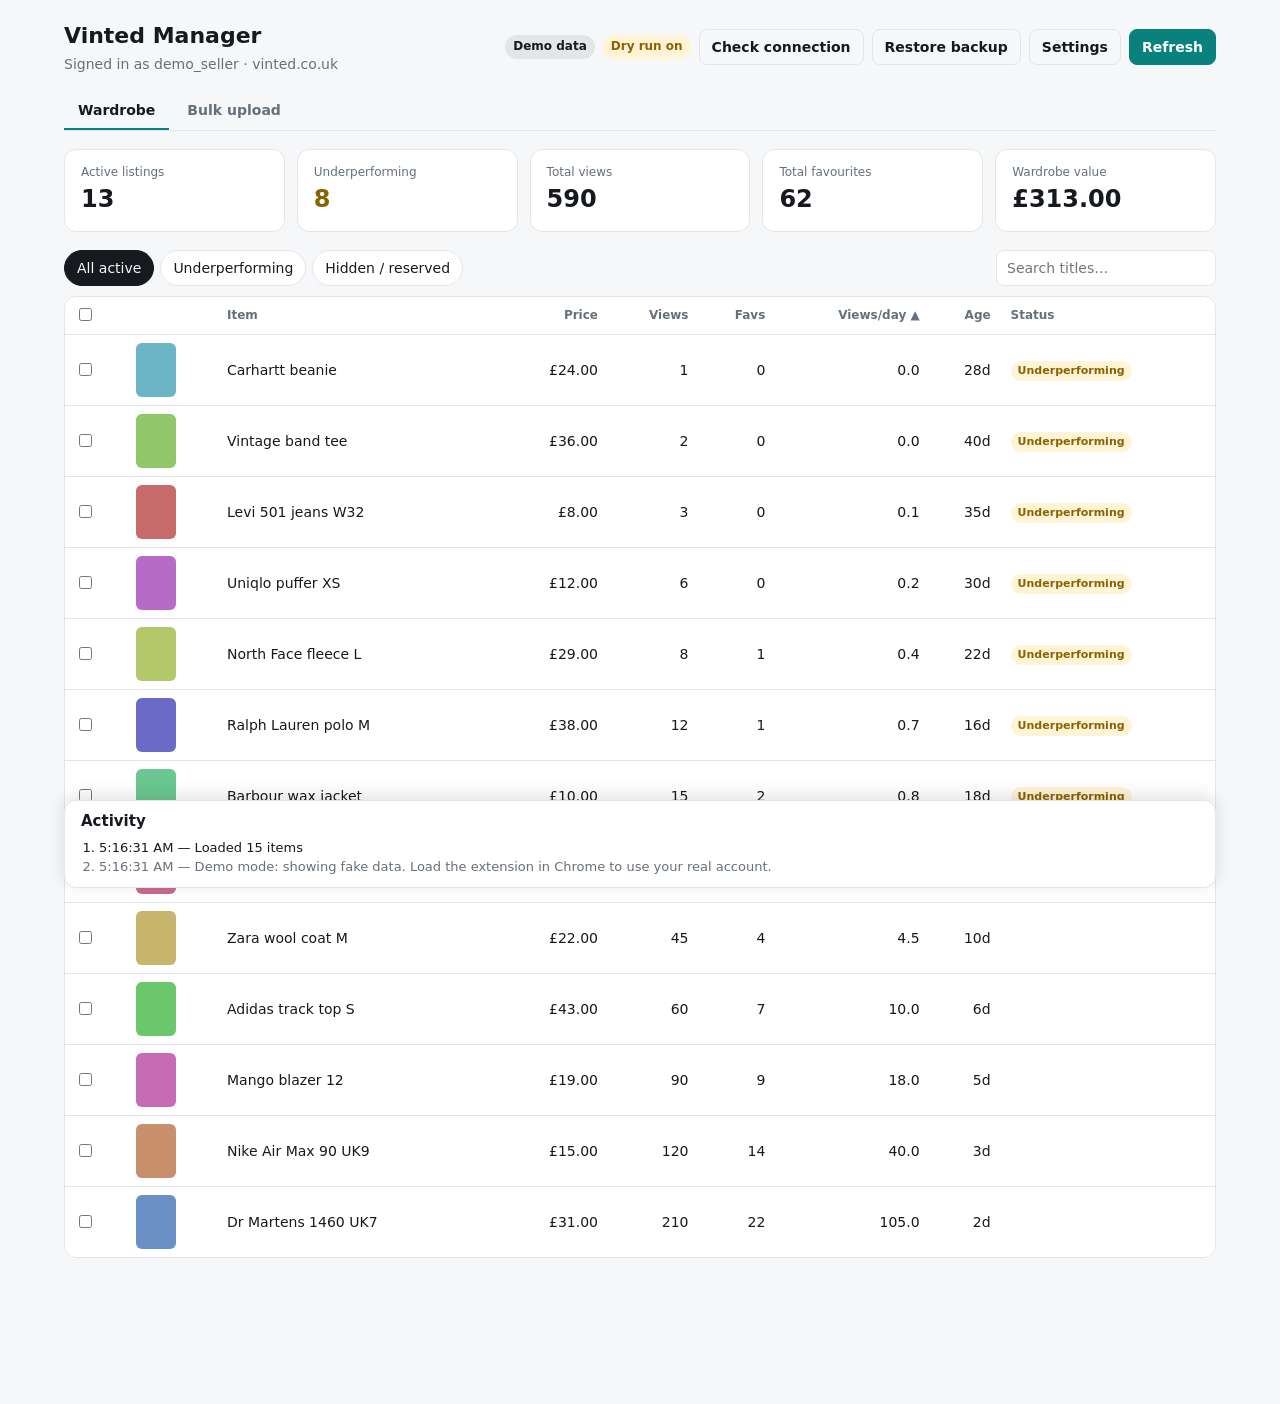
==== extension/dashboard.html @ 933c38f1 "Initial import of Vinted Manager extension Co-Authored-By: Claude Opus 5.5 <noreply@anthropic.com>" ====
<!doctype html>
<html lang="en">
<head>
  <meta charset="utf-8" />
  <meta name="viewport" content="width=device-width, initial-scale=1" />
  <title>Vinted Manager</title>
  <link rel="stylesheet" href="dashboard.css" />
</head>
<body>
  <header class="top">
    <div>
      <h1>Vinted Manager</h1>
      <p class="sub" id="who">Not loaded</p>
    </div>
    <div class="top-actions">
      <span class="badge mock" id="mockBadge" hidden>Demo data</span>
      <span class="badge dry" id="dryBadge" hidden>Dry run on</span>
      <button id="diagnoseBtn" class="ghost">Check connection</button>
      <button id="restoreBtn" class="ghost">Restore backup</button>
      <input type="file" id="restoreFile" accept=".json,application/json" hidden />
      <button id="settingsBtn" class="ghost">Settings</button>
      <button id="refreshBtn">Refresh</button>
    </div>
  </header>

  <nav class="tabs">
    <button class="tab on" data-view="wardrobe">Wardrobe</button>
    <button class="tab" data-view="upload">Bulk upload</button>
  </nav>

  <main id="view-wardrobe" class="view">
  <section class="tiles" id="tiles"></section>

  <section class="toolbar">
    <div class="filters" role="tablist">
      <button data-filter="all" class="chip on">All active</button>
      <button data-filter="stale" class="chip">Underperforming</button>
      <button data-filter="other" class="chip">Hidden / reserved</button>
    </div>
    <input id="search" type="search" placeholder="Search titles…" />
  </section>

  <section class="bulkbar" id="bulkbar" hidden>
    <strong id="selCount">0 selected</strong>
    <button id="relistBtn">Relist (bump)</button>
    <button id="priceBtn">Change price</button>
    <button id="exportBtn">Export backup</button>
    <button id="deleteBtn" class="danger">Delete</button>
    <button id="clearSel" class="ghost">Clear</button>
  </section>

  <div class="tablewrap">
    <table id="table">
      <thead>
        <tr>
          <th><input type="checkbox" id="selAll" aria-label="Select all" /></th>
          <th></th>
          <th data-sort="title">Item</th>
          <th data-sort="price" class="num">Price</th>
          <th data-sort="views" class="num">Views</th>
          <th data-sort="favs" class="num">Favs</th>
          <th data-sort="viewsPerDay" class="num">Views/day</th>
          <th data-sort="ageDays" class="num">Age</th>
          <th>Status</th>
        </tr>
      </thead>
      <tbody id="rows"></tbody>
    </table>
    <p class="empty" id="empty" hidden>No items match.</p>
  </div>
  </main>

  <main id="view-upload" class="view" hidden>
    <section class="upload-intro">
      <div>
        <h2>Bulk upload as drafts</h2>
        <p class="note">Choose one folder that contains <code>items.csv</code> and a sub-folder of photos for each item. Items are saved as <b>drafts</b>. You review and publish them in the Vinted app.</p>
        <pre class="tree">my-items/
├── items.csv
├── levi-jeans/   1.jpg 2.jpg 3.jpg
└── nike-air-max/ 1.jpg 2.jpg</pre>
      </div>
      <div class="upload-actions">
        <label class="pick">
          <input type="file" id="folderInput" webkitdirectory multiple hidden />
          <span>Choose folder…</span>
        </label>
        <button id="templateBtn" class="ghost">Download CSV template</button>
      </div>
    </section>
    <section id="uploadSummary" class="upload-summary" hidden>
      <span id="uploadCounts"></span>
      <button id="recheckBtn" class="ghost">Re-pick folder</button>
      <button id="uploadBtn">Upload ready items as drafts</button>
    </section>
    <div class="tablewrap" id="previewWrap" hidden>
      <table>
        <thead><tr><th>Row</th><th>Photos</th><th>Title</th><th class="num">Price</th><th>Category</th><th>Brand</th><th>Size</th><th>Condition</th><th>Colour</th><th>Parcel</th><th>Status</th></tr></thead>
        <tbody id="previewRows"></tbody>
      </table>
    </div>
  </main>

  <section class="log">
    <div class="log-head"><h2>Activity</h2><span id="status" class="status" role="status" aria-live="polite" hidden></span><button id="stopBtn" class="danger" hidden>Stop</button></div>
    <div id="progress" class="progress" hidden><div id="progressBar"></div></div>
    <ol id="log"></ol>
  </section>

  <dialog id="modal">
    <form method="dialog" id="modalForm">
      <h2 id="modalTitle"></h2>
      <div id="modalBody"></div>
      <menu>
        <button value="cancel" class="ghost">Cancel</button>
        <button value="ok" id="modalOk">Confirm</button>
      </menu>
    </form>
  </dialog>

  <script type="module" src="dashboard.js"></script>
</body>
</html>
---- extension/dashboard.css ----
:root {
  --bg: #f6f7f8; --panel: #fff; --text: #16191d; --muted: #66707a; --line: #e3e6e9;
  --accent: #09827e; --accent-ink: #fff; --danger: #c43d3d; --warn-bg: #fff4d6; --warn: #8a6200;
  --row-hover: #f1f8f7;
  color-scheme: light dark;
}
@media (prefers-color-scheme: dark) {
  :root { --bg: #111417; --panel: #1a1e22; --text: #e8ebee; --muted: #98a2ab; --line: #2b3137;
    --accent: #3fb8b2; --accent-ink: #07211f; --danger: #ef6b6b; --warn-bg: #3a300f; --warn: #f3c95a; --row-hover: #1d2a2a; }
}
* { box-sizing: border-box; }
[hidden] { display: none !important; }
body { margin: 0; padding: 20px 24px 40px; background: var(--bg); color: var(--text);
  font: 14px/1.45 system-ui, -apple-system, "Segoe UI", sans-serif; max-width: 1200px; margin-inline: auto; }
h1 { margin: 0; font-size: 22px; }
h2 { font-size: 15px; margin: 0; }
.sub { margin: 2px 0 0; color: var(--muted); }
button { font: inherit; border: 1px solid var(--accent); background: var(--accent); color: var(--accent-ink);
  border-radius: 8px; padding: 7px 12px; cursor: pointer; font-weight: 600; }
button.ghost { background: transparent; color: var(--text); border-color: var(--line); }
button.danger { background: var(--danger); border-color: var(--danger); color: #fff; }
button:disabled { opacity: .5; cursor: not-allowed; }
input, select { font: inherit; color: inherit; background: var(--panel); border: 1px solid var(--line); border-radius: 8px; padding: 7px 10px; }

.top { display: flex; justify-content: space-between; align-items: center; gap: 12px; flex-wrap: wrap; margin-bottom: 18px; }
.top-actions { display: flex; gap: 8px; align-items: center; flex-wrap: wrap; }
.badge { font-size: 12px; padding: 3px 8px; border-radius: 99px; font-weight: 600; }
.badge.mock { background: var(--line); }
.badge.dry { background: var(--warn-bg); color: var(--warn); }

.tiles { display: grid; grid-template-columns: repeat(auto-fit, minmax(150px, 1fr)); gap: 12px; margin-bottom: 18px; }
.tile { background: var(--panel); border: 1px solid var(--line); border-radius: 12px; padding: 14px 16px; }
.tile .k { color: var(--muted); font-size: 12px; }
.tile .v { font-size: 24px; font-weight: 700; font-variant-numeric: tabular-nums; }
.tile.warn .v { color: var(--warn); }

.toolbar { display: flex; justify-content: space-between; gap: 12px; flex-wrap: wrap; margin-bottom: 10px; }
.filters { display: flex; gap: 6px; flex-wrap: wrap; }
.chip { background: var(--panel); color: var(--text); border: 1px solid var(--line); border-radius: 99px; padding: 6px 12px; font-weight: 500; }
.chip.on { background: var(--text); color: var(--bg); border-color: var(--text); }
#search { min-width: 220px; }

.bulkbar { position: sticky; top: 0; z-index: 2; display: flex; gap: 8px; align-items: center; flex-wrap: wrap;
  background: var(--panel); border: 1px solid var(--accent); border-radius: 10px; padding: 8px 12px; margin-bottom: 10px; }
.bulkbar strong { margin-right: auto; }

.tablewrap { background: var(--panel); border: 1px solid var(--line); border-radius: 12px; overflow-x: auto; }
table { width: 100%; border-collapse: collapse; }
th, td { padding: 8px 10px; border-bottom: 1px solid var(--line); text-align: left; vertical-align: middle; }
th { font-size: 12px; color: var(--muted); font-weight: 600; white-space: nowrap; user-select: none; }
th[data-sort] { cursor: pointer; }
th[data-sort].asc::after { content: " ▲"; } th[data-sort].desc::after { content: " ▼"; }
tbody tr:hover { background: var(--row-hover); }
tbody tr:last-child td { border-bottom: 0; }
.num { text-align: right; font-variant-numeric: tabular-nums; }
td img { width: 40px; height: 54px; object-fit: cover; border-radius: 6px; background: var(--line); display: block; }
td a { color: inherit; text-decoration: none; } td a:hover { text-decoration: underline; }
.tag { display: inline-block; font-size: 11px; padding: 2px 7px; border-radius: 99px; background: var(--line); font-weight: 600; }
.tag.stale { background: var(--warn-bg); color: var(--warn); }
.empty { text-align: center; color: var(--muted); padding: 24px; margin: 0; }

/* Pinned to the bottom of the viewport so progress and errors are always visible. */
.log { position: sticky; bottom: 12px; z-index: 3; margin-top: 18px; background: var(--panel); border: 1px solid var(--line);
  border-radius: 12px; padding: 10px 16px; box-shadow: 0 -4px 18px rgb(0 0 0 / .12); }
.log-head { display: flex; align-items: center; gap: 12px; }
.log-head h2 { flex: none; }
.log-head button { margin-left: auto; flex: none; }
.status { position: relative; flex: 1; min-width: 0; padding-left: 20px; font-size: 13px; font-weight: 600;
  white-space: nowrap; overflow: hidden; text-overflow: ellipsis; }
.status::before { content: ""; position: absolute; left: 0; top: 50%; margin-top: -7px; width: 10px; height: 10px; border-radius: 50%;
  border: 2px solid var(--line); border-top-color: var(--accent); animation: spin .8s linear infinite; }
body:not(.busy) .status::before { animation: none; border-color: var(--accent); }
@keyframes spin { to { transform: rotate(360deg); } }
@media (prefers-reduced-motion: reduce) { .status::before { animation-duration: 3s; } }
#log { margin: 6px 0 0; padding-left: 18px; max-height: 110px; overflow: auto; font-size: 13px; color: var(--muted); }
#log li.err { color: var(--danger); } #log li.ok { color: var(--text); }
.progress { height: 6px; background: var(--line); border-radius: 99px; margin-top: 8px; overflow: hidden; }
.progress div { height: 100%; width: 0; background: var(--accent); transition: width .3s; }

dialog { border: 1px solid var(--line); border-radius: 14px; padding: 20px; background: var(--panel); color: var(--text); width: min(460px, 92vw); }
dialog::backdrop { background: rgb(0 0 0 / .4); }
dialog menu { display: flex; justify-content: flex-end; gap: 8px; padding: 0; margin: 18px 0 0; }
dialog label { display: block; margin: 10px 0 4px; color: var(--muted); font-size: 13px; }
dialog .row { display: flex; gap: 8px; }
dialog .note { font-size: 13px; color: var(--muted); }
dialog .warn { background: var(--warn-bg); color: var(--warn); padding: 8px 10px; border-radius: 8px; font-size: 13px; }
dialog ul { padding-left: 18px; max-height: 160px; overflow: auto; font-size: 13px; }

@media (max-width: 640px) {
  body { padding: 16px; }
  th:nth-child(6), td:nth-child(6), th:nth-child(8), td:nth-child(8) { display: none; }
}

/* tabs */
.tabs { display: flex; gap: 4px; border-bottom: 1px solid var(--line); margin-bottom: 18px; }
.tab { background: none; border: 0; border-bottom: 2px solid transparent; border-radius: 0; color: var(--muted); padding: 8px 14px; }
.tab.on { color: var(--text); border-bottom-color: var(--accent); }

/* upload */
.upload-intro { display: flex; justify-content: space-between; gap: 20px; flex-wrap: wrap; background: var(--panel);
  border: 1px solid var(--line); border-radius: 12px; padding: 16px 18px; margin-bottom: 14px; }
.upload-intro > div:first-child { flex: 1 1 360px; }
.upload-intro .note { color: var(--muted); margin: 6px 0 10px; }
.tree { background: var(--bg); border-radius: 8px; padding: 10px 12px; margin: 0; font-size: 12.5px; overflow-x: auto; }
.upload-actions { display: flex; flex-direction: column; gap: 8px; align-items: stretch; justify-content: center; min-width: 200px; }
.pick span { display: block; text-align: center; background: var(--accent); color: var(--accent-ink); border-radius: 8px; padding: 10px 14px; font-weight: 600; cursor: pointer; }
.upload-summary { display: flex; gap: 8px; align-items: center; flex-wrap: wrap; margin-bottom: 10px; }
.upload-summary span { margin-right: auto; font-weight: 600; }
#previewRows td { font-size: 13px; }
#previewRows .bad { color: var(--danger); font-size: 12px; max-width: 220px; }
#previewRows .muted { color: var(--muted); }
#previewRows .ph { display: flex; align-items: center; gap: 6px; }
#previewRows .ph img { width: 36px; height: 48px; }
.tag.ok { background: #d8f2e6; color: #0b6b43; } .tag.err { background: #fbe0e0; color: #a12b2b; }
@media (prefers-color-scheme: dark) { .tag.ok { background: #12392a; color: #7fe0b2; } .tag.err { background: #451c1c; color: #f2a0a0; } }
.title-cell { max-width: 240px; }
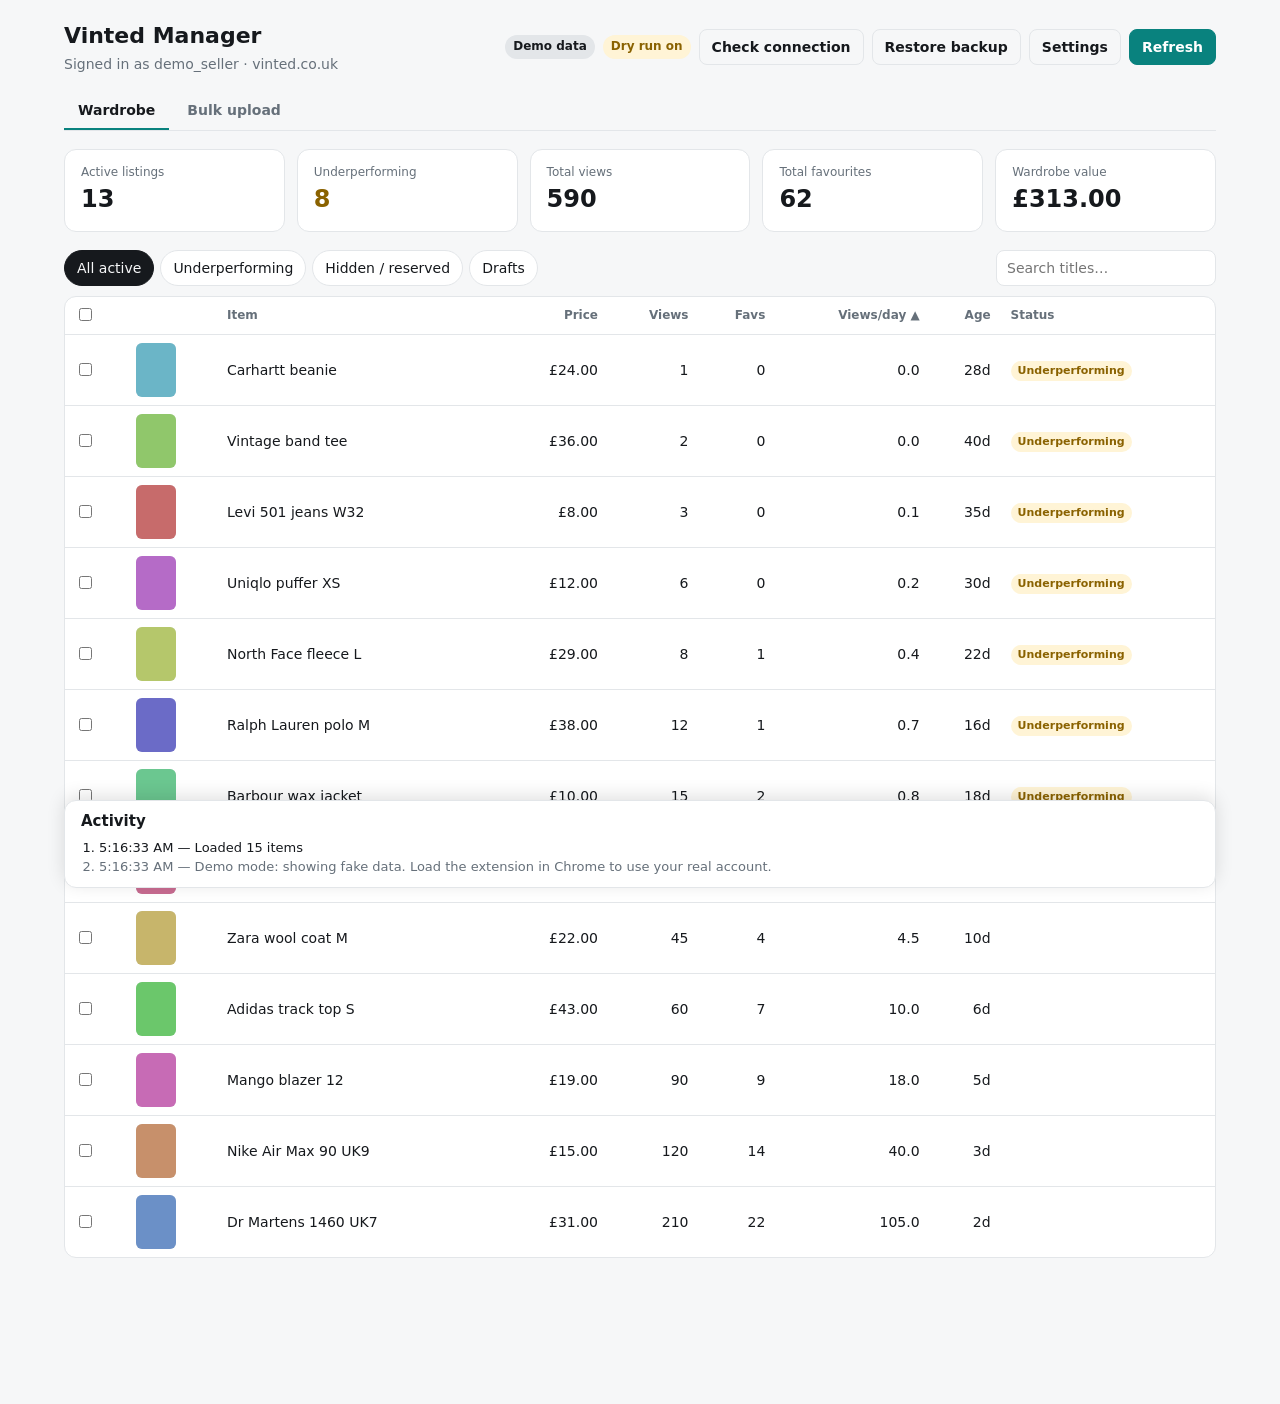
==== commit 584be8cb: "Bulk upload: zip import, Claude drafting, editable preview, drafts filter - Choose zip… (and drag-an" ====
--- a/extension/dashboard.html
+++ b/extension/dashboard.html
@@ -36,6 +36,7 @@
       <button data-filter="all" class="chip on">All active</button>
       <button data-filter="stale" class="chip">Underperforming</button>
       <button data-filter="other" class="chip">Hidden / reserved</button>
+      <button data-filter="drafts" class="chip" id="draftsChip">Drafts</button>
     </div>
     <input id="search" type="search" placeholder="Search titles…" />
   </section>
@@ -74,7 +75,7 @@
     <section class="upload-intro">
       <div>
         <h2>Bulk upload as drafts</h2>
-        <p class="note">Choose one folder that contains <code>items.csv</code> and a sub-folder of photos for each item. Items are saved as <b>drafts</b>. You review and publish them in the Vinted app.</p>
+        <p class="note">Choose the <b>zip</b> from the companion phone app, or one folder that contains <code>items.csv</code> and a sub-folder of photos for each item. You can also drag either onto this panel. Items are saved as <b>drafts</b>. You review and publish them in the Vinted app.</p>
         <pre class="tree">my-items/
 ├── items.csv
 ├── levi-jeans/   1.jpg 2.jpg 3.jpg
@@ -82,6 +83,10 @@
       </div>
       <div class="upload-actions">
         <label class="pick">
+          <input type="file" id="zipInput" accept=".zip,application/zip" hidden />
+          <span>Choose zip…</span>
+        </label>
+        <label class="pick alt">
           <input type="file" id="folderInput" webkitdirectory multiple hidden />
           <span>Choose folder…</span>
         </label>
@@ -90,14 +95,17 @@
     </section>
     <section id="uploadSummary" class="upload-summary" hidden>
       <span id="uploadCounts"></span>
-      <button id="recheckBtn" class="ghost">Re-pick folder</button>
+      <button id="recheckBtn" class="ghost">Pick again</button>
+      <button id="saveCsvBtn" class="ghost" title="Download items.csv with your edits">Save CSV</button>
+      <button id="draftBtn" class="ai" title="Fill every item's blank fields from its photos and notes">✨ Draft all with Claude</button>
       <button id="uploadBtn">Upload ready items as drafts</button>
     </section>
     <div class="tablewrap" id="previewWrap" hidden>
       <table>
-        <thead><tr><th>Row</th><th>Photos</th><th>Title</th><th class="num">Price</th><th>Category</th><th>Brand</th><th>Size</th><th>Condition</th><th>Colour</th><th>Parcel</th><th>Status</th></tr></thead>
+        <thead><tr><th>Row</th><th>Photos</th><th>Title &amp; description</th><th class="num">Price</th><th>Category</th><th>Brand</th><th>Size</th><th>Condition</th><th>Colour</th><th>Parcel</th><th>Status</th></tr></thead>
         <tbody id="previewRows"></tbody>
       </table>
+      <div id="previewLists"></div>
     </div>
   </main>
 
--- a/extension/dashboard.css
+++ b/extension/dashboard.css
@@ -104,6 +104,8 @@
 .tree { background: var(--bg); border-radius: 8px; padding: 10px 12px; margin: 0; font-size: 12.5px; overflow-x: auto; }
 .upload-actions { display: flex; flex-direction: column; gap: 8px; align-items: stretch; justify-content: center; min-width: 200px; }
 .pick span { display: block; text-align: center; background: var(--accent); color: var(--accent-ink); border-radius: 8px; padding: 10px 14px; font-weight: 600; cursor: pointer; }
+.pick.alt span { background: transparent; color: var(--accent); border: 1px solid var(--line); }
+.upload-intro.drop { outline: 2px dashed var(--accent); outline-offset: -2px; }
 .upload-summary { display: flex; gap: 8px; align-items: center; flex-wrap: wrap; margin-bottom: 10px; }
 .upload-summary span { margin-right: auto; font-weight: 600; }
 #previewRows td { font-size: 13px; }
@@ -113,4 +115,25 @@
 #previewRows .ph img { width: 36px; height: 48px; }
 .tag.ok { background: #d8f2e6; color: #0b6b43; } .tag.err { background: #fbe0e0; color: #a12b2b; }
 @media (prefers-color-scheme: dark) { .tag.ok { background: #12392a; color: #7fe0b2; } .tag.err { background: #451c1c; color: #f2a0a0; } }
-.title-cell { max-width: 240px; }
+.title-cell { min-width: 240px; }
+/* editable preview */
+#previewRows td { vertical-align: top; }
+#previewRows input, #previewRows select, #previewRows textarea { font: inherit; font-size: 13px; width: 100%; min-width: 90px; padding: 5px 7px; border-radius: 6px;
+  border: 1px solid var(--line); background: var(--panel); color: var(--text); }
+#previewRows textarea { margin-top: 4px; resize: vertical; min-height: 44px; }
+#previewRows td[data-cell="category"] input { min-width: 200px; }
+#previewRows input.price { min-width: 64px; width: 72px; text-align: right; }
+#previewRows :disabled { opacity: .7; }
+#previewRows .hint { font-size: 11.5px; margin-top: 2px; max-width: 260px; }
+#previewRows .hint:empty { display: none; }
+#previewRows .hint.muted { overflow: hidden; text-overflow: ellipsis; white-space: nowrap; }
+#previewRows td.status { white-space: nowrap; }
+button.tiny { min-height: 0; padding: 3px 8px; font-size: 12px; }
+/* Claude buttons stand out from the rest */
+button.ai { background: linear-gradient(135deg, #7c4dff, #c2459b); color: #fff; border: 0; font-weight: 600; }
+button.ai:hover:not(:disabled) { filter: brightness(1.08); }
+button.ai:disabled { background: var(--line); color: var(--muted); }
+#draftBtn { padding: 9px 16px; }
+#previewRows .draft-slot:not(:empty) { margin-top: 6px; }
+dialog h3 { font-size: 15px; margin: 18px 0 4px; }
+dialog input[type="password"], dialog select { width: 100%; }
